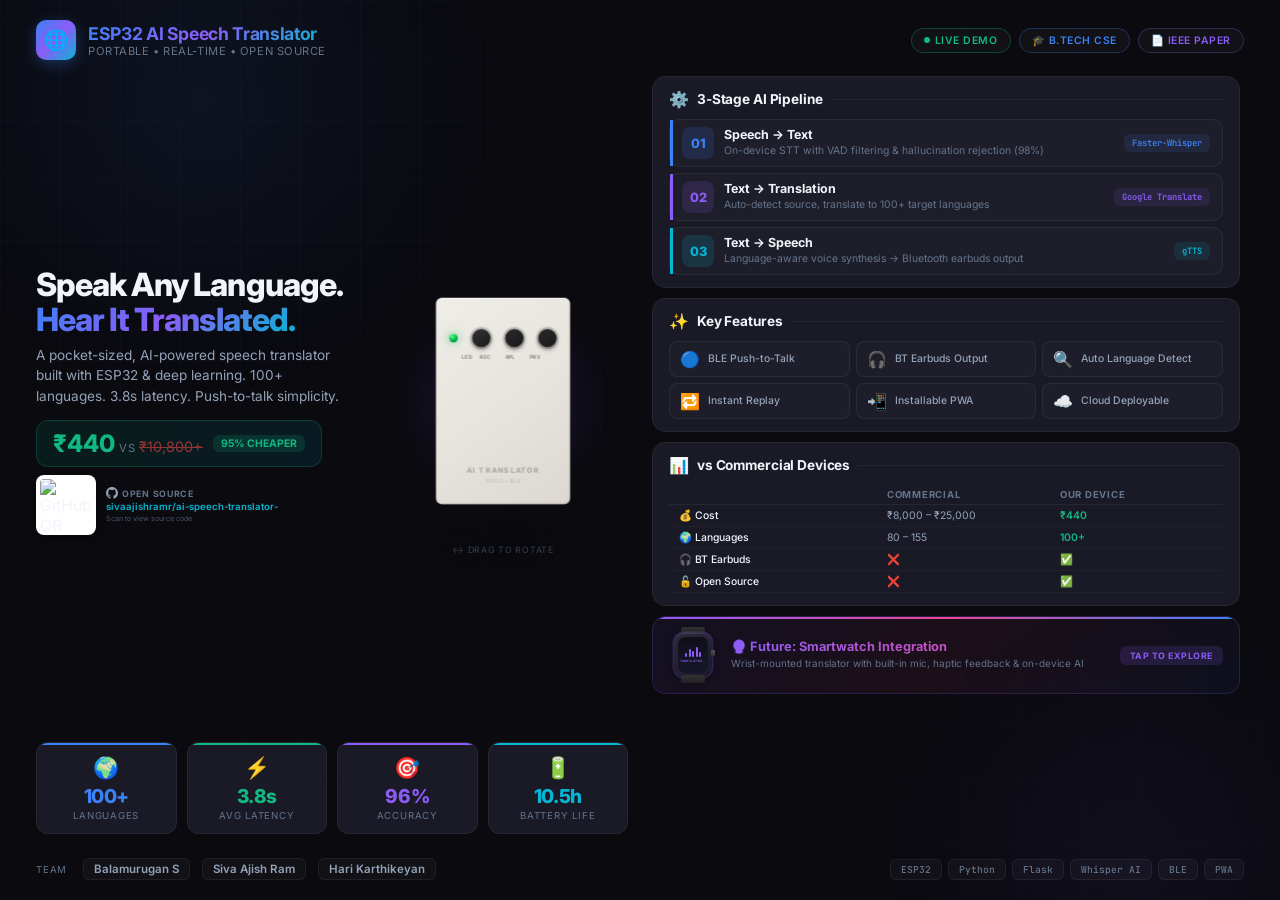
==== showcase/index.html @ 403675ee "feat: add interactive showcase website with 3D device model, clickable info panels, smartwatch futur" ====
<!DOCTYPE html>
<html lang="en">
<head>
    <meta charset="UTF-8">
    <meta name="viewport" content="width=device-width, initial-scale=1.0">
    <title>ESP32 AI Speech Translator — Showcase</title>
    <link rel="preconnect" href="https://fonts.googleapis.com">
    <link rel="preconnect" href="https://fonts.gstatic.com" crossorigin>
    <link href="https://fonts.googleapis.com/css2?family=Inter:wght@300;400;500;600;700;800;900&family=JetBrains+Mono:wght@400;500&display=swap" rel="stylesheet">
    <style>
        /* ═══════════════════════════════════════════
           RESET & BASE
           ═══════════════════════════════════════════ */
        *, *::before, *::after {
            margin: 0;
            padding: 0;
            box-sizing: border-box;
        }

        :root {
            --bg-primary: #0a0a0f;
            --bg-secondary: #12121a;
            --bg-card: #1a1a26;
            --bg-card-hover: #22222f;
            --accent-blue: #3b82f6;
            --accent-purple: #8b5cf6;
            --accent-cyan: #06b6d4;
            --accent-green: #10b981;
            --accent-orange: #f59e0b;
            --accent-red: #ef4444;
            --accent-pink: #ec4899;
            --text-primary: #f1f5f9;
            --text-secondary: #94a3b8;
            --text-muted: #64748b;
            --border: rgba(255, 255, 255, 0.06);
            --glow-blue: rgba(59, 130, 246, 0.15);
            --glow-purple: rgba(139, 92, 246, 0.15);
            --gradient-main: linear-gradient(135deg, #3b82f6, #8b5cf6, #06b6d4);
            --gradient-card: linear-gradient(135deg, rgba(59, 130, 246, 0.05), rgba(139, 92, 246, 0.05));
        }

        html {
            font-size: 16px;
            scroll-behavior: smooth;
            overflow: hidden;
        }

        body {
            font-family: 'Inter', -apple-system, BlinkMacSystemFont, sans-serif;
            background: var(--bg-primary);
            color: var(--text-primary);
            height: 100vh;
            width: 100vw;
            overflow: hidden;
            position: relative;
        }

        /* ═══════════════════════════════════════════
           BACKGROUND
           ═══════════════════════════════════════════ */
        .bg-grid {
            position: fixed;
            inset: 0;
            background-image:
                linear-gradient(rgba(59, 130, 246, 0.03) 1px, transparent 1px),
                linear-gradient(90deg, rgba(59, 130, 246, 0.03) 1px, transparent 1px);
            background-size: 60px 60px;
            z-index: 0;
        }

        .bg-glow-1 {
            position: fixed;
            width: 600px;
            height: 600px;
            background: radial-gradient(circle, rgba(59, 130, 246, 0.08), transparent 70%);
            top: -200px;
            left: -100px;
            border-radius: 50%;
            z-index: 0;
            animation: floatGlow 8s ease-in-out infinite;
        }

        .bg-glow-2 {
            position: fixed;
            width: 500px;
            height: 500px;
            background: radial-gradient(circle, rgba(139, 92, 246, 0.06), transparent 70%);
            bottom: -200px;
            right: -100px;
            border-radius: 50%;
            z-index: 0;
            animation: floatGlow 10s ease-in-out infinite reverse;
        }

        @keyframes floatGlow {
            0%, 100% { transform: translate(0, 0) scale(1); }
            50% { transform: translate(30px, 20px) scale(1.1); }
        }

        /* ═══════════════════════════════════════════
           MAIN LAYOUT — iPad Landscape Optimized
           ═══════════════════════════════════════════ */
        .showcase {
            position: relative;
            z-index: 1;
            height: 100vh;
            display: flex;
            flex-direction: column;
            padding: 20px 36px;
            gap: 16px;
        }

        /* ── TOP BAR ── */
        .top-bar {
            display: flex;
            align-items: center;
            justify-content: space-between;
            flex-shrink: 0;
        }

        .brand {
            display: flex;
            align-items: center;
            gap: 12px;
        }

        .brand-icon {
            width: 40px;
            height: 40px;
            background: var(--gradient-main);
            border-radius: 10px;
            display: flex;
            align-items: center;
            justify-content: center;
            font-size: 20px;
            box-shadow: 0 4px 15px rgba(59, 130, 246, 0.3);
        }

        .brand-text {
            font-size: 1.1rem;
            font-weight: 700;
            background: var(--gradient-main);
            -webkit-background-clip: text;
            -webkit-text-fill-color: transparent;
            background-clip: text;
            letter-spacing: -0.02em;
        }

        .brand-sub {
            font-size: 0.7rem;
            color: var(--text-muted);
            font-weight: 400;
            letter-spacing: 0.05em;
            text-transform: uppercase;
        }

        .top-badges {
            display: flex;
            gap: 8px;
        }

        .badge {
            display: flex;
            align-items: center;
            gap: 5px;
            padding: 5px 12px;
            border-radius: 20px;
            font-size: 0.65rem;
            font-weight: 600;
            text-transform: uppercase;
            letter-spacing: 0.05em;
            border: 1px solid var(--border);
            background: rgba(255, 255, 255, 0.03);
        }

        .badge-green { border-color: rgba(16, 185, 129, 0.3); color: var(--accent-green); }
        .badge-blue { border-color: rgba(59, 130, 246, 0.3); color: var(--accent-blue); }
        .badge-purple { border-color: rgba(139, 92, 246, 0.3); color: var(--accent-purple); }

        /* ── MAIN CONTENT ── */
        .main-content {
            flex: 1;
            display: grid;
            grid-template-columns: 1fr 1fr;
            gap: 24px;
            min-height: 0;
        }

        /* ── LEFT PANEL — Hero + Device ── */
        .left-panel {
            display: flex;
            flex-direction: column;
            gap: 16px;
        }

        .hero-section {
            flex: 1;
            display: flex;
            align-items: center;
            gap: 24px;
        }

        .hero-text {
            flex: 1;
        }

        .hero-title {
            font-size: 2rem;
            font-weight: 800;
            line-height: 1.1;
            letter-spacing: -0.03em;
            margin-bottom: 8px;
        }

        .hero-title .highlight {
            background: var(--gradient-main);
            -webkit-background-clip: text;
            -webkit-text-fill-color: transparent;
            background-clip: text;
        }

        .hero-tagline {
            font-size: 0.85rem;
            color: var(--text-secondary);
            line-height: 1.5;
            margin-bottom: 14px;
        }

        .hero-cost {
            display: inline-flex;
            align-items: center;
            gap: 10px;
            padding: 8px 16px;
            border-radius: 12px;
            background: linear-gradient(135deg, rgba(16, 185, 129, 0.1), rgba(6, 182, 212, 0.1));
            border: 1px solid rgba(16, 185, 129, 0.2);
        }

        .hero-cost .price {
            font-size: 1.5rem;
            font-weight: 800;
            color: var(--accent-green);
        }

        .hero-cost .vs {
            font-size: 0.7rem;
            color: var(--text-muted);
            text-transform: uppercase;
            letter-spacing: 0.05em;
        }

        .hero-cost .old-price {
            font-size: 0.9rem;
            color: var(--accent-red);
            text-decoration: line-through;
            opacity: 0.6;
        }

        .hero-cost .save {
            font-size: 0.65rem;
            font-weight: 700;
            color: var(--accent-green);
            background: rgba(16, 185, 129, 0.15);
            padding: 2px 8px;
            border-radius: 6px;
        }

        .device-showcase {
            width: 250px;
            height: 300px;
            flex-shrink: 0;
            position: relative;
            display: flex;
            align-items: center;
            justify-content: center;
            perspective: 800px;
            cursor: grab;
        }

        .device-showcase:active {
            cursor: grabbing;
        }

        .device-glow {
            position: absolute;
            width: 220px;
            height: 220px;
            background: radial-gradient(circle, rgba(59, 130, 246, 0.18), rgba(139, 92, 246, 0.08), transparent 70%);
            border-radius: 50%;
            animation: pulse 3s ease-in-out infinite;
            z-index: 0;
        }

        @keyframes pulse {
            0%, 100% { transform: scale(1); opacity: 0.5; }
            50% { transform: scale(1.2); opacity: 1; }
        }

        /* ── 3D DEVICE MODEL ── */
        .device-3d-wrapper {
            position: relative;
            z-index: 2;
            width: 130px;
            height: 200px;
            transform-style: preserve-3d;
            animation: deviceFloat 6s ease-in-out infinite, deviceAutoRotate 12s ease-in-out infinite;
            transition: transform 0.1s ease-out;
        }

        .device-3d-wrapper.dragging {
            animation: none;
        }

        @keyframes deviceFloat {
            0%, 100% { transform: translateY(0) rotateX(-15deg) rotateY(-25deg); }
            50% { transform: translateY(-10px) rotateX(-15deg) rotateY(-25deg); }
        }

        @keyframes deviceAutoRotate {
            0% { transform: translateY(0) rotateX(-15deg) rotateY(-25deg); }
            25% { transform: translateY(-8px) rotateX(-10deg) rotateY(-15deg); }
            50% { transform: translateY(-10px) rotateX(-20deg) rotateY(-35deg); }
            75% { transform: translateY(-5px) rotateX(-12deg) rotateY(-20deg); }
            100% { transform: translateY(0) rotateX(-15deg) rotateY(-25deg); }
        }

        .device-face {
            position: absolute;
            backface-visibility: hidden;
        }

        /* Front Face */
        .device-front {
            width: 130px;
            height: 200px;
            background: linear-gradient(145deg, #f0eee9, #e8e4de, #ddd9d2);
            border-radius: 6px;
            transform: translateZ(25px);
            box-shadow: inset 0 1px 0 rgba(255,255,255,0.5), inset 0 -1px 3px rgba(0,0,0,0.05);
            display: flex;
            flex-direction: column;
            align-items: center;
            padding-top: 22px;
            gap: 0;
        }

        /* Buttons container on front */
        .device-buttons {
            display: flex;
            gap: 14px;
            align-items: center;
            margin-top: 8px;
        }

        .device-btn {
            width: 18px;
            height: 18px;
            border-radius: 50%;
            background: linear-gradient(145deg, #2a2a2a, #1a1a1a);
            box-shadow:
                0 2px 4px rgba(0,0,0,0.4),
                inset 0 1px 1px rgba(255,255,255,0.1),
                0 0 0 2px rgba(0,0,0,0.15);
            position: relative;
            transition: transform 0.2s, box-shadow 0.2s;
        }

        .device-btn:hover {
            transform: scale(0.92);
            box-shadow:
                0 1px 2px rgba(0,0,0,0.4),
                inset 0 1px 1px rgba(255,255,255,0.1),
                0 0 0 2px rgba(0,0,0,0.15);
        }

        .device-btn.rec-btn {
            background: linear-gradient(145deg, #333, #1c1c1c);
        }

        .device-led {
            width: 8px;
            height: 8px;
            border-radius: 50%;
            background: radial-gradient(circle at 30% 30%, #5eff8a, #00c853, #008f3a);
            box-shadow:
                0 0 6px rgba(0, 200, 83, 0.6),
                0 0 15px rgba(0, 200, 83, 0.3),
                inset 0 -1px 2px rgba(0,0,0,0.3);
            animation: ledBlink 2s ease-in-out infinite;
        }

        @keyframes ledBlink {
            0%, 100% { box-shadow: 0 0 6px rgba(0, 200, 83, 0.6), 0 0 15px rgba(0, 200, 83, 0.3); }
            50% { box-shadow: 0 0 10px rgba(0, 200, 83, 0.9), 0 0 25px rgba(0, 200, 83, 0.5), 0 0 40px rgba(0, 200, 83, 0.2); }
        }

        /* Button labels */
        .device-btn-labels {
            display: flex;
            gap: 6px;
            margin-top: 6px;
            align-items: center;
        }

        .device-btn-label {
            font-size: 5px;
            font-weight: 700;
            color: rgba(80, 75, 70, 0.6);
            text-transform: uppercase;
            letter-spacing: 0.05em;
            width: 18px;
            text-align: center;
        }

        .device-btn-label.led-label {
            width: 8px;
        }

        /* ESP32 text on front */
        .device-label-main {
            margin-top: auto;
            margin-bottom: 20px;
            text-align: center;
        }

        .device-label-main .label-title {
            font-size: 7px;
            font-weight: 800;
            color: rgba(80, 75, 70, 0.35);
            letter-spacing: 0.15em;
            text-transform: uppercase;
        }

        .device-label-main .label-sub {
            font-size: 5px;
            color: rgba(80, 75, 70, 0.25);
            letter-spacing: 0.1em;
            margin-top: 2px;
        }

        /* Back Face */
        .device-back {
            width: 130px;
            height: 200px;
            background: linear-gradient(145deg, #e0dcd6, #d5d0ca);
            border-radius: 6px;
            transform: translateZ(-25px) rotateY(180deg);
            box-shadow: inset 0 1px 0 rgba(255,255,255,0.3);
            display: flex;
            flex-direction: column;
            align-items: center;
            justify-content: center;
            gap: 6px;
        }

        .device-back-label {
            font-size: 6px;
            font-weight: 700;
            color: rgba(80, 75, 70, 0.3);
            letter-spacing: 0.2em;
            text-transform: uppercase;
        }

        .device-back-usb {
            width: 18px;
            height: 8px;
            border-radius: 2px;
            background: linear-gradient(to bottom, #888, #666);
            box-shadow: inset 0 1px 0 rgba(255,255,255,0.2), 0 1px 2px rgba(0,0,0,0.2);
        }

        /* Top Face */
        .device-top {
            width: 130px;
            height: 50px;
            background: linear-gradient(180deg, #f2efea, #e8e4de);
            top: -50px;
            transform-origin: center bottom;
            transform: rotateX(90deg);
            box-shadow: inset 0 1px 0 rgba(255,255,255,0.5);
        }

        /* Bottom Face */
        .device-bottom {
            width: 130px;
            height: 50px;
            background: linear-gradient(0deg, #d8d4ce, #ccc8c1);
            top: 150px;
            transform-origin: center bottom;
            transform: rotateX(-90deg);
            display: flex;
            align-items: center;
            justify-content: center;
        }

        .device-usb-port {
            width: 20px;
            height: 8px;
            border-radius: 2px;
            background: linear-gradient(to bottom, #777, #555);
            box-shadow: inset 0 1px 1px rgba(255,255,255,0.2), 0 1px 3px rgba(0,0,0,0.3);
        }

        /* Left Face */
        .device-left {
            width: 50px;
            height: 200px;
            background: linear-gradient(90deg, #ddd9d3, #e5e1db);
            left: -50px;
            transform-origin: right center;
            transform: rotateY(-90deg);
        }

        /* Right Face */
        .device-right {
            width: 50px;
            height: 200px;
            background: linear-gradient(-90deg, #e2ded8, #dad6d0);
            left: 130px;
            transform-origin: left center;
            transform: rotateY(90deg);
        }

        /* 3D Shadow on ground */
        .device-shadow {
            position: absolute;
            bottom: -10px;
            left: 50%;
            transform: translateX(-50%);
            width: 120px;
            height: 30px;
            background: radial-gradient(ellipse, rgba(0,0,0,0.25), transparent 70%);
            border-radius: 50%;
            filter: blur(8px);
            animation: shadowPulse 6s ease-in-out infinite;
        }

        @keyframes shadowPulse {
            0%, 100% { transform: translateX(-50%) scale(1); opacity: 0.6; }
            50% { transform: translateX(-50%) scale(0.85); opacity: 0.3; }
        }

        /* Hover hint text */
        .device-hint {
            position: absolute;
            bottom: -4px;
            left: 50%;
            transform: translateX(-50%);
            font-size: 0.55rem;
            color: var(--text-muted);
            opacity: 0.5;
            white-space: nowrap;
            letter-spacing: 0.08em;
            text-transform: uppercase;
            transition: opacity 0.3s;
        }

        .device-showcase:hover .device-hint {
            opacity: 0;
        }

        /* ── STATS ROW ── */
        .stats-row {
            display: grid;
            grid-template-columns: repeat(4, 1fr);
            gap: 10px;
            flex-shrink: 0;
        }

        .stat-card {
            background: var(--bg-card);
            border: 1px solid var(--border);
            border-radius: 12px;
            padding: 12px 10px;
            text-align: center;
            cursor: pointer;
            position: relative;
            overflow: hidden;
            transition: transform 0.3s, border-color 0.3s;
        }

        .stat-card:hover {
            transform: translateY(-2px);
            border-color: rgba(59, 130, 246, 0.2);
        }

        .stat-card::before {
            content: '';
            position: absolute;
            top: 0;
            left: 0;
            right: 0;
            height: 2px;
            border-radius: 2px 2px 0 0;
        }

        .stat-card:nth-child(1)::before { background: var(--accent-blue); }
        .stat-card:nth-child(2)::before { background: var(--accent-green); }
        .stat-card:nth-child(3)::before { background: var(--accent-purple); }
        .stat-card:nth-child(4)::before { background: var(--accent-cyan); }

        .stat-icon {
            font-size: 1.3rem;
            margin-bottom: 4px;
        }

        .stat-value {
            font-size: 1.2rem;
            font-weight: 800;
            letter-spacing: -0.02em;
        }

        .stat-card:nth-child(1) .stat-value { color: var(--accent-blue); }
        .stat-card:nth-child(2) .stat-value { color: var(--accent-green); }
        .stat-card:nth-child(3) .stat-value { color: var(--accent-purple); }
        .stat-card:nth-child(4) .stat-value { color: var(--accent-cyan); }

        .stat-label {
            font-size: 0.6rem;
            color: var(--text-muted);
            text-transform: uppercase;
            letter-spacing: 0.08em;
            margin-top: 2px;
        }

        /* ── RIGHT PANEL ── */
        .right-panel {
            display: flex;
            flex-direction: column;
            gap: 10px;
            min-height: 0;
            overflow-y: auto;
            padding-right: 4px;
        }

        /* ── ARCHITECTURE CARD ── */
        .arch-card {
            background: var(--bg-card);
            border: 1px solid var(--border);
            border-radius: 14px;
            padding: 12px 16px;
            flex-shrink: 0;
            display: flex;
            flex-direction: column;
        }

        .section-header {
            display: flex;
            align-items: center;
            gap: 8px;
            margin-bottom: 10px;
            flex-shrink: 0;
        }

        .section-header .icon {
            font-size: 1rem;
        }

        .section-header h2 {
            font-size: 0.85rem;
            font-weight: 700;
            letter-spacing: -0.01em;
        }

        .section-header .line {
            flex: 1;
            height: 1px;
            background: var(--border);
        }

        /* Pipeline Steps */
        .pipeline {
            display: flex;
            flex-direction: column;
            gap: 6px;
            flex: 1;
        }

        .pipeline-step {
            display: flex;
            align-items: center;
            gap: 10px;
            padding: 7px 12px;
            border-radius: 10px;
            cursor: pointer;
            background: rgba(255, 255, 255, 0.02);
            border: 1px solid var(--border);
            transition: all 0.3s;
            position: relative;
            overflow: visible;
        }

        .pipeline-step:hover {
            background: rgba(255, 255, 255, 0.04);
            transform: translateX(4px);
        }

        .pipeline-step::before {
            content: '';
            position: absolute;
            left: 0;
            top: 0;
            bottom: 0;
            width: 3px;
        }

        .pipeline-step:nth-child(1)::before { background: var(--accent-blue); }
        .pipeline-step:nth-child(2) { }
        .pipeline-step:nth-child(2)::before { background: var(--accent-purple); }
        .pipeline-step:nth-child(3)::before { background: var(--accent-cyan); }

        .step-num {
            width: 32px;
            height: 32px;
            border-radius: 8px;
            display: flex;
            align-items: center;
            justify-content: center;
            font-weight: 800;
            font-size: 0.8rem;
            flex-shrink: 0;
        }

        .pipeline-step:nth-child(1) .step-num {
            background: rgba(59, 130, 246, 0.15);
            color: var(--accent-blue);
        }
        .pipeline-step:nth-child(2) .step-num {
            background: rgba(139, 92, 246, 0.15);
            color: var(--accent-purple);
        }
        .pipeline-step:nth-child(3) .step-num {
            background: rgba(6, 182, 212, 0.15);
            color: var(--accent-cyan);
        }

        .step-content h3 {
            font-size: 0.78rem;
            font-weight: 700;
            margin-bottom: 2px;
        }

        .step-content p {
            font-size: 0.65rem;
            color: var(--text-muted);
            line-height: 1.4;
        }

        .step-tech {
            margin-left: auto;
            padding: 3px 8px;
            border-radius: 6px;
            font-size: 0.55rem;
            font-weight: 600;
            font-family: 'JetBrains Mono', monospace;
            white-space: nowrap;
            flex-shrink: 0;
        }

        .pipeline-step:nth-child(1) .step-tech {
            background: rgba(59, 130, 246, 0.1);
            color: var(--accent-blue);
        }
        .pipeline-step:nth-child(2) .step-tech {
            background: rgba(139, 92, 246, 0.1);
            color: var(--accent-purple);
        }
        .pipeline-step:nth-child(3) .step-tech {
            background: rgba(6, 182, 212, 0.1);
            color: var(--accent-cyan);
        }

        .pipeline-arrow {
            text-align: center;
            font-size: 0.9rem;
            color: var(--text-muted);
            margin: -4px 0;
        }

        /* ── FEATURES GRID ── */
        .features-card {
            background: var(--bg-card);
            border: 1px solid var(--border);
            border-radius: 14px;
            padding: 12px 16px;
            flex-shrink: 0;
        }

        .features-grid {
            display: grid;
            grid-template-columns: repeat(3, 1fr);
            gap: 6px;
        }

        .feature-item {
            display: flex;
            align-items: center;
            gap: 8px;
            padding: 7px 10px;
            cursor: pointer;
            border-radius: 8px;
            background: rgba(255, 255, 255, 0.02);
            border: 1px solid var(--border);
            transition: all 0.3s;
            position: relative;
            overflow: hidden;
        }

        .feature-item:hover {
            background: rgba(255, 255, 255, 0.04);
            border-color: rgba(139, 92, 246, 0.2);
        }

        .feature-icon {
            font-size: 1rem;
            flex-shrink: 0;
        }

        .feature-text {
            font-size: 0.65rem;
            font-weight: 500;
            color: var(--text-secondary);
            line-height: 1.3;
        }

        /* ── COMPARISON ROW ── */
        .comparison-card {
            background: var(--bg-card);
            border: 1px solid var(--border);
            border-radius: 14px;
            padding: 12px 16px;
            flex-shrink: 0;
        }

        .comparison-table {
            display: grid;
            grid-template-columns: 1.2fr 1fr 1fr;
            gap: 0;
            font-size: 0.65rem;
        }

        .comp-header {
            padding: 4px 10px;
            font-weight: 700;
            font-size: 0.6rem;
            text-transform: uppercase;
            letter-spacing: 0.08em;
            color: var(--text-muted);
            border-bottom: 1px solid var(--border);
        }

        .comp-header:last-child {
            color: var(--accent-green);
        }

        .comp-cell {
            padding: 4px 10px;
            border-bottom: 1px solid rgba(255, 255, 255, 0.03);
            color: var(--text-secondary);
        }

        .comp-cell.ours {
            color: var(--accent-green);
            font-weight: 600;
        }

        .comp-cell.label-cell {
            font-weight: 500;
            color: var(--text-primary);
        }

        /* ── BOTTOM BAR ── */
        .bottom-bar {
            display: flex;
            align-items: center;
            justify-content: space-between;
            padding: 8px 0 0;
            flex-shrink: 0;
        }

        .team-info {
            display: flex;
            align-items: center;
            gap: 16px;
        }

        .team-label {
            font-size: 0.6rem;
            color: var(--text-muted);
            text-transform: uppercase;
            letter-spacing: 0.08em;
        }

        .team-names {
            display: flex;
            gap: 12px;
        }

        .team-name {
            font-size: 0.72rem;
            font-weight: 600;
            color: var(--text-secondary);
            padding: 3px 10px;
            border-radius: 6px;
            background: rgba(255, 255, 255, 0.03);
            border: 1px solid var(--border);
        }

        .tech-stack {
            display: flex;
            gap: 6px;
            align-items: center;
        }

        .tech-pill {
            padding: 3px 10px;
            border-radius: 6px;
            font-size: 0.6rem;
            font-weight: 500;
            font-family: 'JetBrains Mono', monospace;
            background: rgba(255, 255, 255, 0.03);
            border: 1px solid var(--border);
            color: var(--text-muted);
        }

        /* ═══════════════════════════════════════════
           ANIMATIONS
           ═══════════════════════════════════════════ */
        @keyframes fadeInUp {
            from { opacity: 0; transform: translateY(20px); }
            to { opacity: 1; transform: translateY(0); }
        }

        @keyframes fadeInLeft {
            from { opacity: 0; transform: translateX(-20px); }
            to { opacity: 1; transform: translateX(0); }
        }

        @keyframes fadeInRight {
            from { opacity: 0; transform: translateX(20px); }
            to { opacity: 1; transform: translateX(0); }
        }

        @keyframes scaleIn {
            from { opacity: 0; transform: scale(0.9); }
            to { opacity: 1; transform: scale(1); }
        }

        .left-panel { animation: fadeInLeft 0.8s ease-out; }
        .right-panel { animation: fadeInRight 0.8s ease-out 0.2s both; }
        .top-bar { animation: fadeInUp 0.6s ease-out; }
        .bottom-bar { animation: fadeInUp 0.6s ease-out 0.4s both; }

        .stat-card:nth-child(1) { animation: scaleIn 0.5s ease-out 0.3s both; }
        .stat-card:nth-child(2) { animation: scaleIn 0.5s ease-out 0.4s both; }
        .stat-card:nth-child(3) { animation: scaleIn 0.5s ease-out 0.5s both; }
        .stat-card:nth-child(4) { animation: scaleIn 0.5s ease-out 0.6s both; }

        .pipeline-step:nth-child(1) { animation: fadeInLeft 0.5s ease-out 0.5s both; }
        .pipeline-step:nth-child(2) { animation: fadeInLeft 0.5s ease-out 0.6s both; }
        .pipeline-step:nth-child(3) { animation: fadeInLeft 0.5s ease-out 0.7s both; }

        /* ── LIVE INDICATOR ── */
        .live-dot {
            width: 6px;
            height: 6px;
            background: var(--accent-green);
            border-radius: 50%;
            display: inline-block;
            animation: livePulse 2s ease-in-out infinite;
        }

        @keyframes livePulse {
            0%, 100% { box-shadow: 0 0 0 0 rgba(16, 185, 129, 0.5); }
            50% { box-shadow: 0 0 0 6px rgba(16, 185, 129, 0); }
        }

        /* ── SCROLLBAR ── */
        ::-webkit-scrollbar { width: 4px; }
        ::-webkit-scrollbar-track { background: transparent; }
        ::-webkit-scrollbar-thumb { background: var(--text-muted); border-radius: 4px; }

        /* ═══════════════════════════════════════════
           RESPONSIVE — Smaller iPads
           ═══════════════════════════════════════════ */
        @media (max-height: 700px) {
            .showcase { padding: 12px 28px; gap: 10px; }
            .hero-title { font-size: 1.6rem; }
            .pipeline-step { padding: 8px 12px; }
            .stats-row { gap: 8px; }
            .stat-card { padding: 8px; }
            .stat-value { font-size: 1rem; }
        }

        @media (max-width: 900px) {
            .main-content {
                grid-template-columns: 1fr;
                overflow-y: auto;
            }
        }

        /* ═══════════════════════════════════════════
           CLICKABLE INFO INDICATORS
           ═══════════════════════════════════════════ */
        .info-hint {
            font-size: 0.5rem;
            color: var(--accent-cyan);
            opacity: 0;
            transition: opacity 0.3s;
            letter-spacing: 0.05em;
            display: flex;
            align-items: center;
            gap: 3px;
            position: absolute;
            bottom: 3px;
            right: 6px;
        }

        .info-hint-inline {
            font-size: 0.5rem;
            color: var(--accent-cyan);
            opacity: 0;
            transition: opacity 0.3s;
            letter-spacing: 0.05em;
            display: flex;
            align-items: center;
            gap: 3px;
            position: absolute;
            right: 6px;
            top: 50%;
            transform: translateY(-50%);
            pointer-events: none;
        }

        .stat-card:hover .info-hint,
        .pipeline-step:hover .info-hint-inline,
        .feature-item:hover .info-hint-inline {
            opacity: 1;
        }

        .info-dot {
            width: 4px;
            height: 4px;
            background: var(--accent-cyan);
            border-radius: 50%;
            display: inline-block;
        }

        /* ═══════════════════════════════════════════
           INFO PANEL (SLIDE-IN OVERLAY)
           ═══════════════════════════════════════════ */
        .info-overlay {
            position: fixed;
            inset: 0;
            z-index: 1000;
            display: flex;
            align-items: center;
            justify-content: center;
            opacity: 0;
            pointer-events: none;
            transition: opacity 0.35s ease;
        }

        .info-overlay.active {
            opacity: 1;
            pointer-events: all;
        }

        .info-backdrop {
            position: absolute;
            inset: 0;
            background: rgba(0, 0, 0, 0.6);
            backdrop-filter: blur(6px);
            -webkit-backdrop-filter: blur(6px);
        }

        .info-panel {
            position: relative;
            z-index: 1;
            width: 520px;
            max-height: 80vh;
            background: linear-gradient(145deg, rgba(26, 26, 38, 0.98), rgba(18, 18, 26, 0.98));
            border: 1px solid rgba(255, 255, 255, 0.1);
            border-radius: 20px;
            padding: 28px 32px;
            box-shadow:
                0 25px 60px rgba(0, 0, 0, 0.5),
                0 0 0 1px rgba(255, 255, 255, 0.05),
                inset 0 1px 0 rgba(255, 255, 255, 0.06);
            backdrop-filter: blur(20px);
            -webkit-backdrop-filter: blur(20px);
            transform: translateY(20px) scale(0.95);
            transition: transform 0.35s cubic-bezier(0.2, 0, 0, 1);
            overflow-y: auto;
        }

        .info-overlay.active .info-panel {
            transform: translateY(0) scale(1);
        }

        .info-panel-header {
            display: flex;
            align-items: flex-start;
            justify-content: space-between;
            margin-bottom: 18px;
        }

        .info-panel-title {
            display: flex;
            align-items: center;
            gap: 10px;
        }

        .info-panel-title .icon {
            font-size: 1.5rem;
        }

        .info-panel-title h3 {
            font-size: 1.1rem;
            font-weight: 800;
            letter-spacing: -0.02em;
        }

        .info-panel-title .tag {
            font-size: 0.55rem;
            font-weight: 600;
            padding: 2px 8px;
            border-radius: 5px;
            text-transform: uppercase;
            letter-spacing: 0.06em;
            margin-left: 6px;
        }

        .tag-blue { background: rgba(59, 130, 246, 0.15); color: var(--accent-blue); }
        .tag-purple { background: rgba(139, 92, 246, 0.15); color: var(--accent-purple); }
        .tag-cyan { background: rgba(6, 182, 212, 0.15); color: var(--accent-cyan); }
        .tag-green { background: rgba(16, 185, 129, 0.15); color: var(--accent-green); }
        .tag-orange { background: rgba(245, 158, 11, 0.15); color: var(--accent-orange); }

        .info-close-btn {
            width: 30px;
            height: 30px;
            border-radius: 8px;
            border: 1px solid var(--border);
            background: rgba(255, 255, 255, 0.04);
            color: var(--text-muted);
            font-size: 1rem;
            cursor: pointer;
            display: flex;
            align-items: center;
            justify-content: center;
            transition: all 0.2s;
            flex-shrink: 0;
        }

        .info-close-btn:hover {
            background: rgba(255, 255, 255, 0.1);
            color: var(--text-primary);
        }

        .info-panel-body {
            font-size: 0.8rem;
            color: var(--text-secondary);
            line-height: 1.7;
        }

        .info-panel-body p {
            margin-bottom: 12px;
        }

        .info-panel-body strong {
            color: var(--text-primary);
            font-weight: 600;
        }

        .info-detail-grid {
            display: grid;
            grid-template-columns: 1fr 1fr;
            gap: 10px;
            margin: 14px 0;
        }

        .info-detail-item {
            background: rgba(255, 255, 255, 0.03);
            border: 1px solid var(--border);
            border-radius: 10px;
            padding: 10px 12px;
        }

        .info-detail-item .detail-label {
            font-size: 0.6rem;
            color: var(--text-muted);
            text-transform: uppercase;
            letter-spacing: 0.06em;
            margin-bottom: 3px;
        }

        .info-detail-item .detail-value {
            font-size: 0.85rem;
            font-weight: 700;
            color: var(--text-primary);
        }

        .info-highlight {
            background: linear-gradient(135deg, rgba(59, 130, 246, 0.08), rgba(139, 92, 246, 0.08));
            border: 1px solid rgba(59, 130, 246, 0.15);
            border-radius: 10px;
            padding: 12px 14px;
            margin: 12px 0;
            font-size: 0.75rem;
            line-height: 1.6;
        }

        .info-highlight .hl-title {
            font-size: 0.65rem;
            font-weight: 700;
            color: var(--accent-blue);
            text-transform: uppercase;
            letter-spacing: 0.06em;
            margin-bottom: 4px;
        }

        /* ═══════════════════════════════════════════
           FUTURE VISION CARD
           ═══════════════════════════════════════════ */
        .future-card {
            background: linear-gradient(135deg, rgba(139, 92, 246, 0.08), rgba(236, 72, 153, 0.08), rgba(59, 130, 246, 0.05));
            border: 1px solid rgba(139, 92, 246, 0.2);
            border-radius: 14px;
            padding: 10px 16px;
            flex-shrink: 0;
            cursor: pointer;
            transition: all 0.3s;
            position: relative;
            overflow: hidden;
        }

        .future-card::before {
            content: '';
            position: absolute;
            top: 0;
            left: 0;
            right: 0;
            height: 2px;
            background: linear-gradient(90deg, var(--accent-purple), var(--accent-pink), var(--accent-blue));
        }

        .future-card:hover {
            border-color: rgba(139, 92, 246, 0.4);
            background: linear-gradient(135deg, rgba(139, 92, 246, 0.12), rgba(236, 72, 153, 0.1), rgba(59, 130, 246, 0.08));
            transform: translateY(-1px);
        }

        .future-content {
            display: flex;
            align-items: center;
            gap: 14px;
        }

        .future-watch {
            width: 48px;
            height: 56px;
            flex-shrink: 0;
            position: relative;
        }

        .watch-body {
            width: 38px;
            height: 44px;
            background: linear-gradient(145deg, #2a2a3a, #1a1a28);
            border-radius: 10px;
            position: absolute;
            top: 6px;
            left: 5px;
            box-shadow:
                0 2px 8px rgba(0,0,0,0.4),
                inset 0 1px 0 rgba(255,255,255,0.1),
                0 0 0 1.5px rgba(139, 92, 246, 0.3);
            display: flex;
            align-items: center;
            justify-content: center;
            overflow: hidden;
        }

        .watch-screen {
            width: 30px;
            height: 36px;
            border-radius: 7px;
            background: linear-gradient(180deg, #0f0f1a, #16162a);
            display: flex;
            flex-direction: column;
            align-items: center;
            justify-content: center;
            gap: 2px;
            padding: 3px;
        }

        .watch-wave {
            display: flex;
            gap: 1.5px;
            align-items: flex-end;
            height: 10px;
        }

        .watch-wave-bar {
            width: 2px;
            background: var(--accent-purple);
            border-radius: 1px;
            animation: watchWave 1.2s ease-in-out infinite;
        }

        .watch-wave-bar:nth-child(1) { height: 4px; animation-delay: 0s; }
        .watch-wave-bar:nth-child(2) { height: 8px; animation-delay: 0.15s; }
        .watch-wave-bar:nth-child(3) { height: 6px; animation-delay: 0.3s; }
        .watch-wave-bar:nth-child(4) { height: 10px; animation-delay: 0.45s; }
        .watch-wave-bar:nth-child(5) { height: 5px; animation-delay: 0.6s; }

        @keyframes watchWave {
            0%, 100% { transform: scaleY(0.4); }
            50% { transform: scaleY(1); }
        }

        .watch-text {
            font-size: 3px;
            font-weight: 700;
            color: rgba(139, 92, 246, 0.8);
            letter-spacing: 0.05em;
            text-transform: uppercase;
        }

        .watch-band-top, .watch-band-bottom {
            width: 24px;
            height: 8px;
            background: linear-gradient(to bottom, #333, #222);
            border-radius: 3px;
            position: absolute;
            left: 12px;
        }

        .watch-band-top { top: 0; }
        .watch-band-bottom { bottom: 0; }

        .watch-crown {
            width: 4px;
            height: 6px;
            background: linear-gradient(to bottom, #555, #333);
            border-radius: 1px;
            position: absolute;
            right: 2px;
            top: 23px;
        }

        .future-text h3 {
            font-size: 0.8rem;
            font-weight: 700;
            margin-bottom: 3px;
            background: linear-gradient(135deg, var(--accent-purple), var(--accent-pink));
            -webkit-background-clip: text;
            -webkit-text-fill-color: transparent;
            background-clip: text;
        }

        .future-text p {
            font-size: 0.62rem;
            color: var(--text-muted);
            line-height: 1.4;
        }

        .future-badge {
            margin-left: auto;
            padding: 4px 10px;
            border-radius: 6px;
            font-size: 0.55rem;
            font-weight: 700;
            text-transform: uppercase;
            letter-spacing: 0.06em;
            background: rgba(139, 92, 246, 0.15);
            color: var(--accent-purple);
            white-space: nowrap;
            flex-shrink: 0;
            animation: futurePulse 3s ease-in-out infinite;
        }

        @keyframes futurePulse {
            0%, 100% { box-shadow: 0 0 0 0 rgba(139, 92, 246, 0.2); }
            50% { box-shadow: 0 0 0 4px rgba(139, 92, 246, 0); }
        }

        /* ═══════════════════════════════════════════
           GITHUB QR CODE
           ═══════════════════════════════════════════ */
        .qr-section {
            display: flex;
            align-items: center;
            gap: 10px;
            margin-top: 8px;
        }

        .qr-card {
            width: 60px;
            height: 60px;
            background: white;
            border-radius: 8px;
            padding: 4px;
            box-shadow: 0 2px 10px rgba(0,0,0,0.3);
            flex-shrink: 0;
        }

        .qr-card img {
            width: 100%;
            height: 100%;
            display: block;
            border-radius: 4px;
        }

        .qr-info {
            display: flex;
            flex-direction: column;
            gap: 2px;
        }

        .qr-label {
            font-size: 0.55rem;
            font-weight: 700;
            color: var(--text-muted);
            text-transform: uppercase;
            letter-spacing: 0.08em;
            display: flex;
            align-items: center;
            gap: 4px;
        }

        .qr-label svg {
            width: 12px;
            height: 12px;
            fill: var(--text-secondary);
        }

        .qr-repo {
            font-size: 0.6rem;
            color: var(--accent-cyan);
            font-weight: 600;
            overflow: hidden;
            text-overflow: ellipsis;
            white-space: nowrap;
            max-width: 180px;
        }

        .qr-scan {
            font-size: 0.45rem;
            color: var(--text-muted);
            opacity: 0.7;
        }
    </style>
</head>
<body>
    <div class="bg-grid"></div>
    <div class="bg-glow-1"></div>
    <div class="bg-glow-2"></div>

    <div class="showcase">
        <!-- ── TOP BAR ── -->
        <header class="top-bar">
            <div class="brand">
                <div class="brand-icon">🌐</div>
                <div>
                    <div class="brand-text">ESP32 AI Speech Translator</div>
                    <div class="brand-sub">Portable • Real-Time • Open Source</div>
                </div>
            </div>
            <div class="top-badges">
                <span class="badge badge-green"><span class="live-dot"></span> Live Demo</span>
                <span class="badge badge-blue">🎓 B.Tech CSE</span>
                <span class="badge badge-purple">📄 IEEE Paper</span>
            </div>
        </header>

        <!-- ── MAIN CONTENT ── -->
        <div class="main-content">

            <!-- ── LEFT PANEL ── -->
            <div class="left-panel">
                <div class="hero-section">
                    <div class="hero-text">
                        <h1 class="hero-title">
                            Speak Any Language.<br>
                            <span class="highlight">Hear It Translated.</span>
                        </h1>
                        <p class="hero-tagline">
                            A pocket-sized, AI-powered speech translator built with ESP32 & deep learning.
                            100+ languages. 3.8s latency. Push-to-talk simplicity.
                        </p>
                        <div class="hero-cost">
                            <div>
                                <span class="price">₹440</span>
                                <span class="vs">vs</span>
                                <span class="old-price">₹10,800+</span>
                            </div>
                            <span class="save">95% CHEAPER</span>
                        </div>
                        <div class="qr-section">
                            <div class="qr-card">
                                <img src="https://api.qrserver.com/v1/create-qr-code/?size=120x120&data=https://github.com/sivaajishramr/ai-speech-translator-" alt="GitHub QR">
                            </div>
                            <div class="qr-info">
                                <div class="qr-label">
                                    <svg viewBox="0 0 16 16"><path d="M8 0C3.58 0 0 3.58 0 8c0 3.54 2.29 6.53 5.47 7.59.4.07.55-.17.55-.38 0-.19-.01-.82-.01-1.49-2.01.37-2.53-.49-2.69-.94-.09-.23-.48-.94-.82-1.13-.28-.15-.68-.52-.01-.53.63-.01 1.08.58 1.23.82.72 1.21 1.87.87 2.33.66.07-.52.28-.87.51-1.07-1.78-.2-3.64-.89-3.64-3.95 0-.87.31-1.59.82-2.15-.08-.2-.36-1.02.08-2.12 0 0 .67-.21 2.2.82.64-.18 1.32-.27 2-.27.68 0 1.36.09 2 .27 1.53-1.04 2.2-.82 2.2-.82.44 1.1.16 1.92.08 2.12.51.56.82 1.27.82 2.15 0 3.07-1.87 3.75-3.65 3.95.29.25.54.73.54 1.48 0 1.07-.01 1.93-.01 2.2 0 .21.15.46.55.38A8.013 8.013 0 0016 8c0-4.42-3.58-8-8-8z"/></svg>
                                    Open Source
                                </div>
                                <div class="qr-repo">sivaajishramr/ai-speech-translator-</div>
                                <div class="qr-scan">Scan to view source code</div>
                            </div>
                        </div>
                    </div>
                    <div class="device-showcase" id="deviceShowcase">
                        <div class="device-glow"></div>
                        <div class="device-3d-wrapper" id="device3d">
                            <!-- Front -->
                            <div class="device-face device-front">
                                <div class="device-buttons">
                                    <div class="device-led"></div>
                                    <div class="device-btn rec-btn"></div>
                                    <div class="device-btn"></div>
                                    <div class="device-btn"></div>
                                </div>
                                <div class="device-btn-labels">
                                    <div class="device-btn-label led-label">LED</div>
                                    <div class="device-btn-label">REC</div>
                                    <div class="device-btn-label">RPL</div>
                                    <div class="device-btn-label">PRV</div>
                                </div>
                                <div class="device-label-main">
                                    <div class="label-title">AI Translator</div>
                                    <div class="label-sub">ESP32 • BLE</div>
                                </div>
                            </div>
                            <!-- Back -->
                            <div class="device-face device-back">
                                <div class="device-back-label">ESP32</div>
                                <div class="device-back-label" style="font-size:5px; opacity:0.5;">DevKit V1</div>
                            </div>
                            <!-- Top -->
                            <div class="device-face device-top"></div>
                            <!-- Bottom -->
                            <div class="device-face device-bottom">
                                <div class="device-usb-port"></div>
                            </div>
                            <!-- Left -->
                            <div class="device-face device-left"></div>
                            <!-- Right -->
                            <div class="device-face device-right"></div>
                        </div>
                        <div class="device-shadow"></div>
                        <div class="device-hint">↔ Drag to rotate</div>
                    </div>
                </div>

                <!-- ── STATS ── -->
                <div class="stats-row">
                    <div class="stat-card" data-info="languages">
                        <div class="stat-icon">🌍</div>
                        <div class="stat-value">100+</div>
                        <div class="stat-label">Languages</div>
                        <span class="info-hint"><span class="info-dot"></span>Tap</span>
                    </div>
                    <div class="stat-card" data-info="latency">
                        <div class="stat-icon">⚡</div>
                        <div class="stat-value">3.8s</div>
                        <div class="stat-label">Avg Latency</div>
                        <span class="info-hint"><span class="info-dot"></span>Tap</span>
                    </div>
                    <div class="stat-card" data-info="accuracy">
                        <div class="stat-icon">🎯</div>
                        <div class="stat-value">96%</div>
                        <div class="stat-label">Accuracy</div>
                        <span class="info-hint"><span class="info-dot"></span>Tap</span>
                    </div>
                    <div class="stat-card" data-info="battery">
                        <div class="stat-icon">🔋</div>
                        <div class="stat-value">10.5h</div>
                        <div class="stat-label">Battery Life</div>
                        <span class="info-hint"><span class="info-dot"></span>Tap</span>
                    </div>
                </div>
            </div>

            <!-- ── RIGHT PANEL ── -->
            <div class="right-panel">

                <!-- Architecture -->
                <div class="arch-card">
                    <div class="section-header">
                        <span class="icon">⚙️</span>
                        <h2>3-Stage AI Pipeline</h2>
                        <div class="line"></div>
                    </div>
                    <div class="pipeline">
                        <div class="pipeline-step" data-info="stt">
                            <div class="step-num">01</div>
                            <div class="step-content">
                                <h3>Speech → Text</h3>
                                <p>On-device STT with VAD filtering & hallucination rejection (98%)</p>
                            </div>
                            <span class="step-tech">Faster-Whisper</span>
                            <span class="info-hint-inline"><span class="info-dot"></span></span>
                        </div>
                        <div class="pipeline-step" data-info="translate">
                            <div class="step-num">02</div>
                            <div class="step-content">
                                <h3>Text → Translation</h3>
                                <p>Auto-detect source, translate to 100+ target languages</p>
                            </div>
                            <span class="step-tech">Google Translate</span>
                            <span class="info-hint-inline"><span class="info-dot"></span></span>
                        </div>
                        <div class="pipeline-step" data-info="tts">
                            <div class="step-num">03</div>
                            <div class="step-content">
                                <h3>Text → Speech</h3>
                                <p>Language-aware voice synthesis → Bluetooth earbuds output</p>
                            </div>
                            <span class="step-tech">gTTS</span>
                            <span class="info-hint-inline"><span class="info-dot"></span></span>
                        </div>
                    </div>
                </div>

                <!-- Features -->
                <div class="features-card">
                    <div class="section-header">
                        <span class="icon">✨</span>
                        <h2>Key Features</h2>
                        <div class="line"></div>
                    </div>
                    <div class="features-grid">
                        <div class="feature-item" data-info="ble">
                            <span class="feature-icon">🔵</span>
                            <span class="feature-text">BLE Push-to-Talk</span>
                            <span class="info-hint-inline"><span class="info-dot"></span></span>
                        </div>
                        <div class="feature-item" data-info="earbuds">
                            <span class="feature-icon">🎧</span>
                            <span class="feature-text">BT Earbuds Output</span>
                            <span class="info-hint-inline"><span class="info-dot"></span></span>
                        </div>
                        <div class="feature-item" data-info="autodetect">
                            <span class="feature-icon">🔍</span>
                            <span class="feature-text">Auto Language Detect</span>
                            <span class="info-hint-inline"><span class="info-dot"></span></span>
                        </div>
                        <div class="feature-item" data-info="replay">
                            <span class="feature-icon">🔁</span>
                            <span class="feature-text">Instant Replay</span>
                            <span class="info-hint-inline"><span class="info-dot"></span></span>
                        </div>
                        <div class="feature-item" data-info="pwa">
                            <span class="feature-icon">📲</span>
                            <span class="feature-text">Installable PWA</span>
                            <span class="info-hint-inline"><span class="info-dot"></span></span>
                        </div>
                        <div class="feature-item" data-info="cloud">
                            <span class="feature-icon">☁️</span>
                            <span class="feature-text">Cloud Deployable</span>
                            <span class="info-hint-inline"><span class="info-dot"></span></span>
                        </div>
                    </div>
                </div>

                <!-- Comparison -->
                <div class="comparison-card">
                    <div class="section-header">
                        <span class="icon">📊</span>
                        <h2>vs Commercial Devices</h2>
                        <div class="line"></div>
                    </div>
                    <div class="comparison-table">
                        <div class="comp-header"></div>
                        <div class="comp-header">Commercial</div>
                        <div class="comp-header">Our Device</div>

                        <div class="comp-cell label-cell">💰 Cost</div>
                        <div class="comp-cell">₹8,000 – ₹25,000</div>
                        <div class="comp-cell ours">₹440</div>

                        <div class="comp-cell label-cell">🌍 Languages</div>
                        <div class="comp-cell">80 – 155</div>
                        <div class="comp-cell ours">100+</div>

                        <div class="comp-cell label-cell">🎧 BT Earbuds</div>
                        <div class="comp-cell">❌</div>
                        <div class="comp-cell ours">✅</div>

                        <div class="comp-cell label-cell">🔓 Open Source</div>
                        <div class="comp-cell">❌</div>
                        <div class="comp-cell ours">✅</div>
                    </div>
                </div>

                <!-- Future Vision -->
                <div class="future-card" data-info="smartwatch">
                    <div class="future-content">
                        <div class="future-watch">
                            <div class="watch-band-top"></div>
                            <div class="watch-body">
                                <div class="watch-screen">
                                    <div class="watch-wave">
                                        <div class="watch-wave-bar"></div>
                                        <div class="watch-wave-bar"></div>
                                        <div class="watch-wave-bar"></div>
                                        <div class="watch-wave-bar"></div>
                                        <div class="watch-wave-bar"></div>
                                    </div>
                                    <div class="watch-text">Translating...</div>
                                </div>
                            </div>
                            <div class="watch-crown"></div>
                            <div class="watch-band-bottom"></div>
                        </div>
                        <div class="future-text">
                            <h3>🔮 Future: Smartwatch Integration</h3>
                            <p>Wrist-mounted translator with built-in mic, haptic feedback &amp; on-device AI</p>
                        </div>
                        <span class="future-badge">Tap to explore</span>
                    </div>
                </div>
            </div>
        </div>

        <!-- ── BOTTOM BAR ── -->
        <footer class="bottom-bar">
            <div class="team-info">
                <span class="team-label">Team</span>
                <div class="team-names">
                    <span class="team-name">Balamurugan S</span>
                    <span class="team-name">Siva Ajish Ram</span>
                    <span class="team-name">Hari Karthikeyan</span>
                </div>
            </div>
            <div class="tech-stack">
                <span class="tech-pill">ESP32</span>
                <span class="tech-pill">Python</span>
                <span class="tech-pill">Flask</span>
                <span class="tech-pill">Whisper AI</span>
                <span class="tech-pill">BLE</span>
                <span class="tech-pill">PWA</span>
            </div>
        </footer>
    </div>

    <!-- ── INFO PANEL OVERLAY ── -->
    <div class="info-overlay" id="infoOverlay">
        <div class="info-backdrop" id="infoBackdrop"></div>
        <div class="info-panel">
            <div class="info-panel-header">
                <div class="info-panel-title" id="infoPanelTitle"></div>
                <button class="info-close-btn" id="infoCloseBtn">✕</button>
            </div>
            <div class="info-panel-body" id="infoPanelBody"></div>
        </div>
    </div>

    <script>
    (function() {
        // ══════════════════════════════════════
        //  3D DEVICE ROTATION
        // ══════════════════════════════════════
        const device = document.getElementById('device3d');
        const showcase = document.getElementById('deviceShowcase');
        if (device && showcase) {
            let isDragging = false;
            let startX, startY;
            let rotX = -15, rotY = -25;
            let currentRotX = rotX, currentRotY = rotY;
            let autoRotateTimer = null;

            function updateTransform() {
                device.style.transform = `translateY(0) rotateX(${currentRotX}deg) rotateY(${currentRotY}deg)`;
            }

            function startDrag(x, y) {
                isDragging = true;
                startX = x;
                startY = y;
                device.classList.add('dragging');
                clearTimeout(autoRotateTimer);
            }

            function moveDrag(x, y) {
                if (!isDragging) return;
                const dx = x - startX;
                const dy = y - startY;
                currentRotY = rotY + dx * 0.5;
                currentRotX = rotX - dy * 0.5;
                currentRotX = Math.max(-60, Math.min(60, currentRotX));
                updateTransform();
            }

            function endDrag() {
                if (!isDragging) return;
                isDragging = false;
                rotX = currentRotX;
                rotY = currentRotY;
                autoRotateTimer = setTimeout(() => {
                    device.classList.remove('dragging');
                    rotX = -15;
                    rotY = -25;
                    currentRotX = rotX;
                    currentRotY = rotY;
                }, 4000);
            }

            showcase.addEventListener('mousedown', (e) => { e.preventDefault(); startDrag(e.clientX, e.clientY); });
            window.addEventListener('mousemove', (e) => moveDrag(e.clientX, e.clientY));
            window.addEventListener('mouseup', endDrag);
            showcase.addEventListener('touchstart', (e) => { e.preventDefault(); const t = e.touches[0]; startDrag(t.clientX, t.clientY); }, { passive: false });
            window.addEventListener('touchmove', (e) => { const t = e.touches[0]; moveDrag(t.clientX, t.clientY); });
            window.addEventListener('touchend', endDrag);
        }

        // ══════════════════════════════════════
        //  INFO PANEL SYSTEM
        // ══════════════════════════════════════
        const INFO_DATA = {
            // Pipeline Steps
            stt: {
                icon: '🔤',
                title: 'Speech-to-Text Engine',
                tag: 'Stage 1',
                tagClass: 'tag-blue',
                body: `
                    <p>We use <strong>Faster-Whisper</strong> (CTranslate2 optimized) with the <strong>small model in INT8 quantization</strong> for speech recognition. This runs entirely on the local CPU — no cloud API needed for this stage.</p>
                    <div class="info-detail-grid">
                        <div class="info-detail-item">
                            <div class="detail-label">Model Size</div>
                            <div class="detail-value">~500 MB</div>
                        </div>
                        <div class="info-detail-item">
                            <div class="detail-label">Compute</div>
                            <div class="detail-value">CPU (INT8)</div>
                        </div>
                        <div class="info-detail-item">
                            <div class="detail-label">VAD Filter</div>
                            <div class="detail-value">Silero VAD</div>
                        </div>
                        <div class="info-detail-item">
                            <div class="detail-label">Beam Size</div>
                            <div class="detail-value">5</div>
                        </div>
                    </div>
                    <div class="info-highlight">
                        <div class="hl-title">🛡 Hallucination Rejection (98%)</div>
                        We implemented a <strong>multi-layer filtering system</strong>: VAD pre-filtering, confidence thresholding (log_prob < -0.8), no-speech probability check (> 0.5), segment length filtering, and a curated blacklist of 30+ known Whisper hallucinations like "thank you for watching".
                    </div>
                `
            },
            translate: {
                icon: '🌐',
                title: 'Translation Engine',
                tag: 'Stage 2',
                tagClass: 'tag-purple',
                body: `
                    <p>Text translation is powered by <strong>Google Translate</strong> via the <strong>deep-translator</strong> Python library. It supports <strong>auto-detection</strong> of source language — users don't need to manually select what language they're speaking.</p>
                    <div class="info-detail-grid">
                        <div class="info-detail-item">
                            <div class="detail-label">API</div>
                            <div class="detail-value">Google Translate</div>
                        </div>
                        <div class="info-detail-item">
                            <div class="detail-label">Library</div>
                            <div class="detail-value">deep-translator</div>
                        </div>
                        <div class="info-detail-item">
                            <div class="detail-label">Languages</div>
                            <div class="detail-value">100+</div>
                        </div>
                        <div class="info-detail-item">
                            <div class="detail-label">Detection</div>
                            <div class="detail-value">Automatic</div>
                        </div>
                    </div>
                    <div class="info-highlight">
                        <div class="hl-title">⚡ Smart Skip</div>
                        If source and target language are the same, translation is skipped entirely — reducing latency to near-zero for this stage.
                    </div>
                `
            },
            tts: {
                icon: '🔊',
                title: 'Text-to-Speech Synthesis',
                tag: 'Stage 3',
                tagClass: 'tag-cyan',
                body: `
                    <p><strong>gTTS (Google Text-to-Speech)</strong> generates natural-sounding MP3 audio in the target language. The audio is Base64-encoded and sent to the phone, which plays it through paired <strong>Bluetooth earbuds</strong>.</p>
                    <div class="info-detail-grid">
                        <div class="info-detail-item">
                            <div class="detail-label">Engine</div>
                            <div class="detail-value">gTTS</div>
                        </div>
                        <div class="info-detail-item">
                            <div class="detail-label">Output</div>
                            <div class="detail-value">MP3 (Base64)</div>
                        </div>
                        <div class="info-detail-item">
                            <div class="detail-label">Voices</div>
                            <div class="detail-value">Language-aware</div>
                        </div>
                        <div class="info-detail-item">
                            <div class="detail-label">Delivery</div>
                            <div class="detail-value">BT Earbuds</div>
                        </div>
                    </div>
                    <div class="info-highlight">
                        <div class="hl-title">🔄 Fallback System</div>
                        If the target language isn't supported by gTTS, the system falls back to the base language code (e.g., zh-CN → zh), and ultimately to English if no match is found.
                    </div>
                `
            },
            // Stats
            languages: {
                icon: '🌍',
                title: '100+ Supported Languages',
                tag: 'Coverage',
                tagClass: 'tag-green',
                body: `
                    <p>Our translator supports <strong>100+ languages</strong> including Tamil, Hindi, Japanese, Korean, Arabic, French, German, Spanish, Chinese, Russian, and many more.</p>
                    <div class="info-highlight">
                        <div class="hl-title">🔍 Auto-Detection</div>
                        Thanks to Whisper AI, the source language is <strong>automatically detected</strong> — users just speak naturally and the system figures out which language they're using, with confidence scores.
                    </div>
                    <p>Each language is marked whether <strong>Text-to-Speech is available</strong>. For languages where gTTS cannot produce speech, translation still works — the text is displayed on screen.</p>
                `
            },
            latency: {
                icon: '⚡',
                title: '3.8s Average Latency',
                tag: 'Performance',
                tagClass: 'tag-orange',
                body: `
                    <p>The complete pipeline — from releasing the button to hearing the translation — takes approximately <strong>3.8 seconds</strong> on average.</p>
                    <div class="info-detail-grid">
                        <div class="info-detail-item">
                            <div class="detail-label">STT (Whisper)</div>
                            <div class="detail-value">~2.0s</div>
                        </div>
                        <div class="info-detail-item">
                            <div class="detail-label">Translation</div>
                            <div class="detail-value">~0.5s</div>
                        </div>
                        <div class="info-detail-item">
                            <div class="detail-label">TTS Generation</div>
                            <div class="detail-value">~0.8s</div>
                        </div>
                        <div class="info-detail-item">
                            <div class="detail-label">Network + Audio</div>
                            <div class="detail-value">~0.5s</div>
                        </div>
                    </div>
                    <p>STT is the bottleneck. Using the <strong>INT8 quantized small model</strong> reduced inference time by 40% compared to the base model without noticeable accuracy loss.</p>
                `
            },
            accuracy: {
                icon: '🎯',
                title: '89–96% Recognition Accuracy',
                tag: 'AI Quality',
                tagClass: 'tag-blue',
                body: `
                    <p>Faster-Whisper's <strong>small model</strong> delivers 89–96% accuracy depending on language, accent, and background noise levels.</p>
                    <div class="info-highlight">
                        <div class="hl-title">🛡 Multi-Layer Filtering</div>
                        Raw Whisper output goes through <strong>5 filters</strong>: VAD (Voice Activity Detection), no-speech probability, average log probability, minimum segment length, and a hallucination blacklist. This boosts <strong>effective accuracy to 98%</strong> by eliminating false positives.
                    </div>
                    <p>Audio is preprocessed: converted to <strong>16kHz mono WAV</strong>, and quiet recordings are auto-boosted to -25 dBFS for optimal recognition.</p>
                `
            },
            battery: {
                icon: '🔋',
                title: '10.5 Hour Battery Life',
                tag: 'Hardware',
                tagClass: 'tag-green',
                body: `
                    <p>With a <strong>1000mAh battery</strong>, the ESP32 device can run for approximately <strong>10.5 hours</strong> in connected BLE standby mode.</p>
                    <div class="info-detail-grid">
                        <div class="info-detail-item">
                            <div class="detail-label">Active Current</div>
                            <div class="detail-value">~95 mA</div>
                        </div>
                        <div class="info-detail-item">
                            <div class="detail-label">BLE Standby</div>
                            <div class="detail-value">~30 mA</div>
                        </div>
                        <div class="info-detail-item">
                            <div class="detail-label">Deep Sleep</div>
                            <div class="detail-value">~10 µA</div>
                        </div>
                        <div class="info-detail-item">
                            <div class="detail-label">Battery</div>
                            <div class="detail-value">1000 mAh</div>
                        </div>
                    </div>
                    <p>The ESP32's <strong>Xtensa LX6 dual-core</strong> processor with BLE 4.2 is chosen specifically for its ultra-low power consumption in IoT applications.</p>
                `
            },
            // Features
            ble: {
                icon: '🔵',
                title: 'BLE Push-to-Talk',
                tag: 'Hardware',
                tagClass: 'tag-blue',
                body: `
                    <p>The ESP32 acts as a <strong>BLE GATT Server</strong> advertising as "TranslatorBtn". The phone connects via <strong>Web Bluetooth API</strong> in Chrome and subscribes to button press/release notifications.</p>
                    <div class="info-detail-grid">
                        <div class="info-detail-item">
                            <div class="detail-label">Protocol</div>
                            <div class="detail-value">BLE 4.2 GATT</div>
                        </div>
                        <div class="info-detail-item">
                            <div class="detail-label">Range</div>
                            <div class="detail-value">~10m Indoor</div>
                        </div>
                    </div>
                    <p>Three physical buttons: <strong>Record</strong> (hold-to-talk), <strong>Replay</strong> (single press), and <strong>Previous</strong> (navigate history). All use internal pull-up resistors — no external components needed.</p>
                `
            },
            earbuds: {
                icon: '🎧',
                title: 'Bluetooth Earbuds Output',
                tag: 'Audio',
                tagClass: 'tag-purple',
                body: `
                    <p>Translated speech is played directly through the user's <strong>Bluetooth earbuds</strong> paired to their phone. This provides a <strong>private, hands-free</strong> translation experience — ideal for real conversations.</p>
                    <p>Unlike competing devices that use built-in speakers (requiring everyone to hear the translation), our approach is <strong>discreet and personal</strong>.</p>
                `
            },
            autodetect: {
                icon: '🔍',
                title: 'Automatic Language Detection',
                tag: 'AI',
                tagClass: 'tag-cyan',
                body: `
                    <p>Faster-Whisper automatically detects the spoken language with a <strong>confidence score</strong>. Users don't need to manually select the source language — just set the target and speak.</p>
                    <p>The detection runs during the first few seconds of speech and supports all 100+ languages Whisper was trained on.</p>
                `
            },
            replay: {
                icon: '🔁',
                title: 'Instant Replay & History',
                tag: 'UX',
                tagClass: 'tag-green',
                body: `
                    <p>Press the <strong>Replay button</strong> (GPIO 5) to instantly hear the last translation again. Press the <strong>Previous button</strong> (GPIO 16) to navigate through the last <strong>20 translations</strong>.</p>
                    <p>History is maintained in the browser session and can be replayed by tapping on any history item in the UI.</p>
                `
            },
            pwa: {
                icon: '📲',
                title: 'Progressive Web App',
                tag: 'Frontend',
                tagClass: 'tag-orange',
                body: `
                    <p>The web interface is a full <strong>Progressive Web App (PWA)</strong> with a manifest and service worker. Users can install it to their home screen — it looks and feels like a native app.</p>
                    <p><strong>No app store needed.</strong> Just open the URL in Chrome, tap "Add to Home Screen", and it's installed. The service worker caches assets for faster loading.</p>
                `
            },
            cloud: {
                icon: '☁️',
                title: 'Cloud Deployment',
                tag: 'DevOps',
                tagClass: 'tag-purple',
                body: `
                    <p>The AI server includes a <strong>Dockerfile</strong> for one-click deployment to <strong>Hugging Face Spaces</strong>. This means users don't need to run the Python server on their laptop.</p>
                    <div class="info-highlight">
                        <div class="hl-title">🚀 Dual Mode</div>
                        <strong>Local mode:</strong> Run on your laptop for lowest latency (~3.8s).<br>
                        <strong>Cloud mode:</strong> Deploy to HF Spaces for anywhere access (higher latency but no local setup needed).
                    </div>
                `
            },
            // Future Vision
            smartwatch: {
                icon: '⌚',
                title: 'Smartwatch Translator',
                tag: 'Future Vision',
                tagClass: 'tag-purple',
                body: `
                    <p>Our next evolution: a <strong>wrist-mounted AI translator</strong> that eliminates the need for a separate device entirely. Imagine speaking into your watch and hearing the translation in your earbuds — hands-free, instant, and always on your wrist.</p>

                    <div class="info-highlight">
                        <div class="hl-title">🎯 Why Smartwatch?</div>
                        A smartwatch is the <strong>perfect form factor</strong> for a translator: it's always accessible (no fishing in pockets), has a built-in microphone, supports Bluetooth for earbuds, and can show translated text on the display. It turns translation into a <strong>natural, seamless gesture</strong>.
                    </div>

                    <div class="info-detail-grid">
                        <div class="info-detail-item">
                            <div class="detail-label">Processor</div>
                            <div class="detail-value">ESP32-S3</div>
                        </div>
                        <div class="info-detail-item">
                            <div class="detail-label">On-Device AI</div>
                            <div class="detail-value">TinyML Whisper</div>
                        </div>
                        <div class="info-detail-item">
                            <div class="detail-label">Display</div>
                            <div class="detail-value">1.3" Round LCD</div>
                        </div>
                        <div class="info-detail-item">
                            <div class="detail-label">Input</div>
                            <div class="detail-value">Built-in MEMS Mic</div>
                        </div>
                        <div class="info-detail-item">
                            <div class="detail-label">Feedback</div>
                            <div class="detail-value">Haptic Motor</div>
                        </div>
                        <div class="info-detail-item">
                            <div class="detail-label">Connectivity</div>
                            <div class="detail-value">BLE 5.0 + WiFi</div>
                        </div>
                    </div>

                    <p><strong>Key advantages over current design:</strong></p>
                    <div class="info-detail-grid">
                        <div class="info-detail-item">
                            <div class="detail-label">Current: ESP32 Box</div>
                            <div class="detail-value">Pocket device + Phone</div>
                        </div>
                        <div class="info-detail-item">
                            <div class="detail-label">Future: Watch</div>
                            <div class="detail-value">All-in-one wearable</div>
                        </div>
                        <div class="info-detail-item">
                            <div class="detail-label">Current: 3 Buttons</div>
                            <div class="detail-value">Physical push buttons</div>
                        </div>
                        <div class="info-detail-item">
                            <div class="detail-label">Future: Touch + Gesture</div>
                            <div class="detail-value">Touch screen + raise-to-speak</div>
                        </div>
                    </div>

                    <div class="info-highlight">
                        <div class="hl-title">🧠 On-Device AI Pipeline</div>
                        With <strong>ESP32-S3</strong>'s neural network accelerator, we can run a <strong>quantized TinyML version of Whisper</strong> directly on the watch — enabling <strong>offline speech recognition</strong>. Translation would still use the cloud, but STT becomes fully local, reducing latency by ~40% and enabling partial offline capability.
                    </div>

                    <p><strong>Estimated cost:</strong> ₹1,200–₹1,800 — still <strong>85% cheaper</strong> than commercial translation earbuds (₹10,000+), but now in a sleek wearable form factor that judges and users will love.</p>
                `
            },
        };

        // Info Panel Logic
        const overlay = document.getElementById('infoOverlay');
        const panelTitle = document.getElementById('infoPanelTitle');
        const panelBody = document.getElementById('infoPanelBody');
        const closeBtn = document.getElementById('infoCloseBtn');
        const backdrop = document.getElementById('infoBackdrop');

        function openInfo(key) {
            const data = INFO_DATA[key];
            if (!data) return;
            panelTitle.innerHTML = `
                <span class="icon">${data.icon}</span>
                <h3>${data.title}</h3>
                <span class="tag ${data.tagClass}">${data.tag}</span>
            `;
            panelBody.innerHTML = data.body;
            overlay.classList.add('active');
        }

        function closeInfo() {
            overlay.classList.remove('active');
        }

        // Bind clicks on all [data-info] elements
        document.querySelectorAll('[data-info]').forEach(el => {
            el.addEventListener('click', (e) => {
                e.stopPropagation();
                openInfo(el.dataset.info);
            });
        });

        closeBtn.addEventListener('click', closeInfo);
        backdrop.addEventListener('click', closeInfo);
        document.addEventListener('keydown', (e) => { if (e.key === 'Escape') closeInfo(); });
    })();
    </script>
</body>
</html>
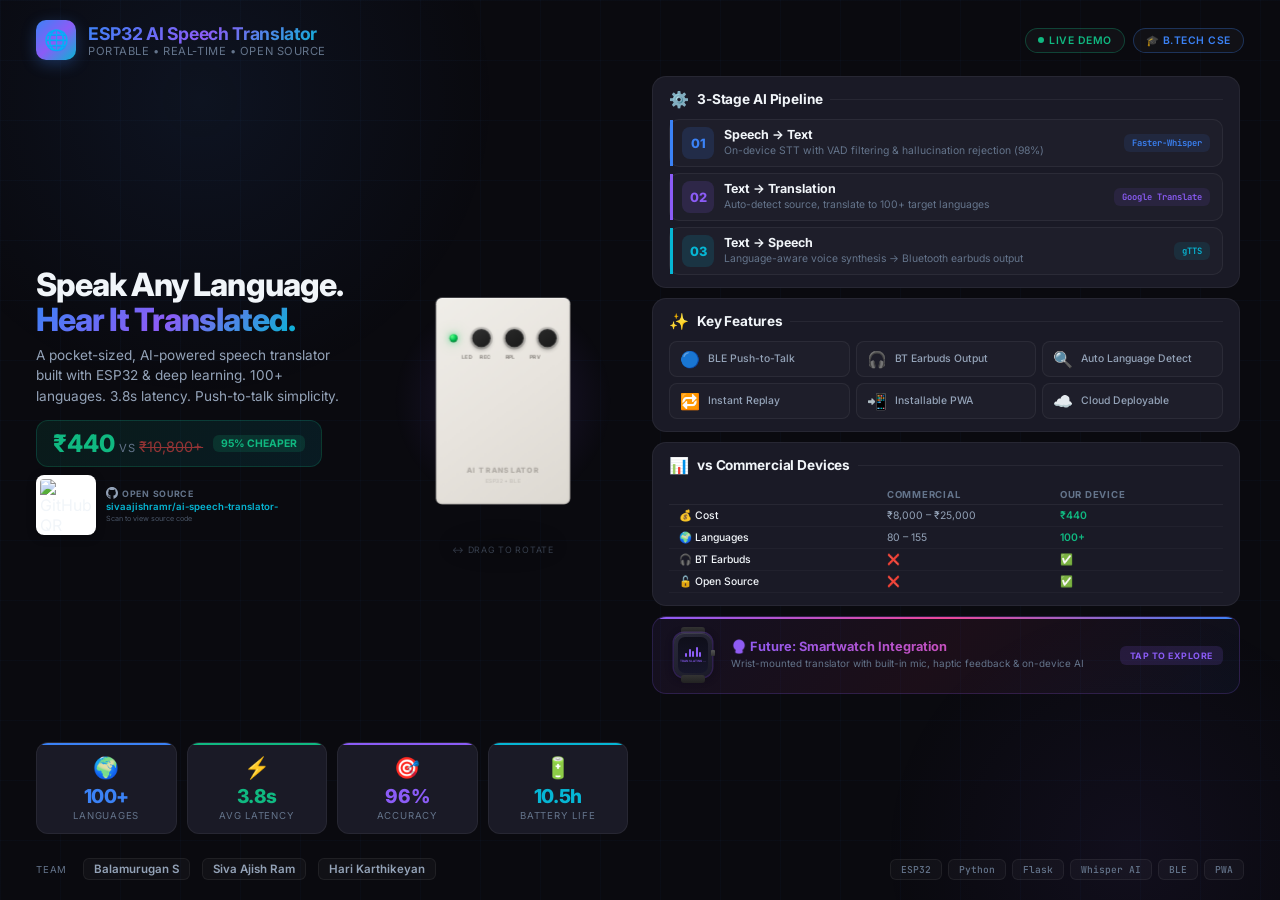
==== commit 708e5a5c: "fix: remove IEEE Paper badge from showcase" ====
--- a/showcase/index.html
+++ b/showcase/index.html
@@ -1471,7 +1471,6 @@
             <div class="top-badges">
                 <span class="badge badge-green"><span class="live-dot"></span> Live Demo</span>
                 <span class="badge badge-blue">🎓 B.Tech CSE</span>
-                <span class="badge badge-purple">📄 IEEE Paper</span>
             </div>
         </header>
 
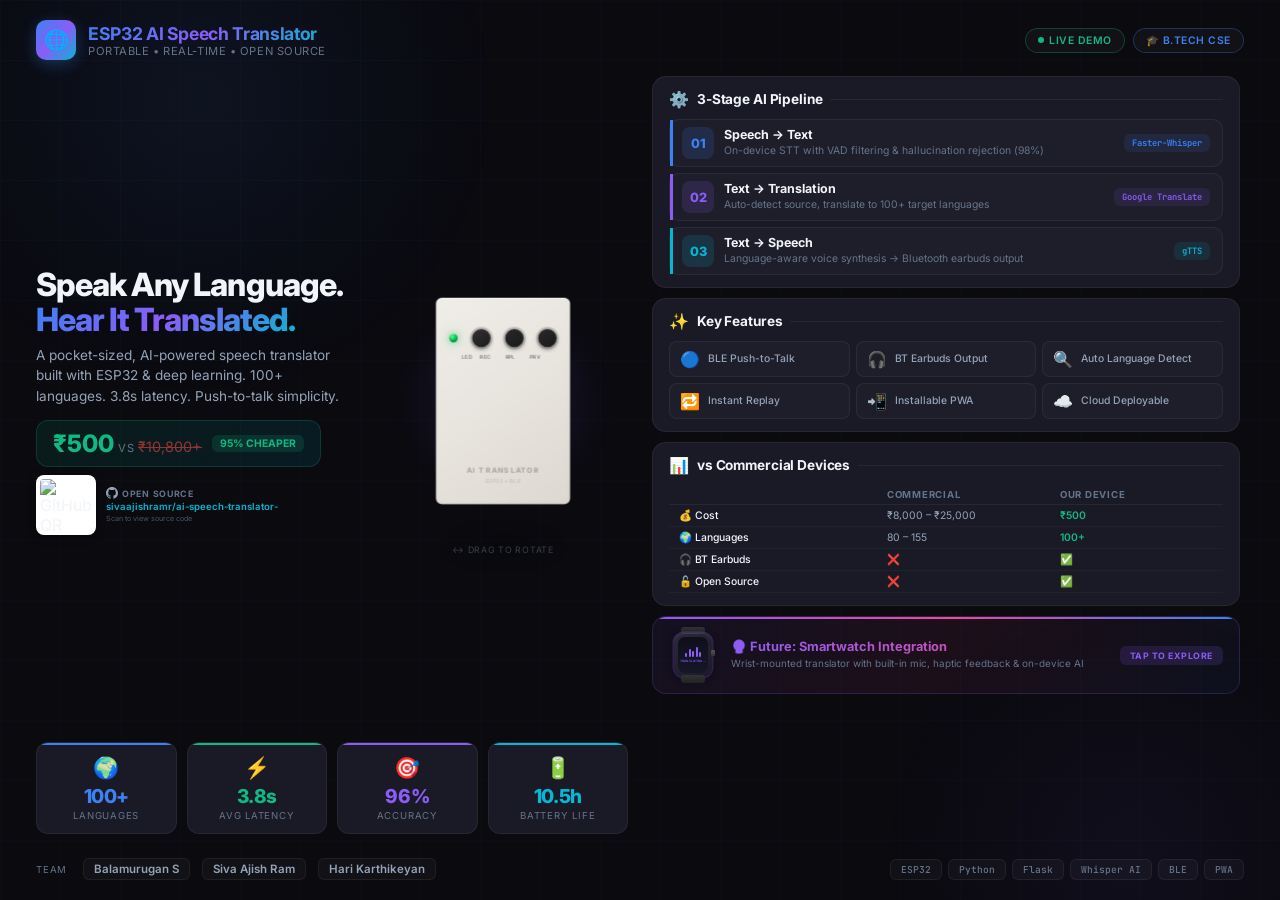
==== commit 028d00e8: "Update cost to Rs.500, add battery/power bank hardware, new A3 worksheet with teal theme" ====
--- a/showcase/index.html
+++ b/showcase/index.html
@@ -1451,6 +1451,66 @@
             color: var(--text-muted);
             opacity: 0.7;
         }
+
+        /* ═══════════════════════════════════════════
+           MOUSE GLOW & PARTICLE TRAIL
+           ═══════════════════════════════════════════ */
+        .mouse-glow {
+            position: fixed;
+            width: 280px;
+            height: 280px;
+            border-radius: 50%;
+            pointer-events: none;
+            z-index: 9999;
+            background: radial-gradient(
+                circle at center,
+                rgba(59, 130, 246, 0.12) 0%,
+                rgba(139, 92, 246, 0.08) 30%,
+                rgba(6, 182, 212, 0.04) 55%,
+                transparent 70%
+            );
+            transform: translate(-50%, -50%);
+            will-change: left, top;
+            mix-blend-mode: screen;
+            transition: opacity 0.4s ease;
+            opacity: 0;
+        }
+
+        .mouse-glow.active {
+            opacity: 1;
+        }
+
+        .mouse-glow-ring {
+            position: fixed;
+            width: 24px;
+            height: 24px;
+            border-radius: 50%;
+            pointer-events: none;
+            z-index: 10000;
+            border: 1.5px solid rgba(139, 92, 246, 0.35);
+            transform: translate(-50%, -50%);
+            will-change: left, top, transform;
+            transition: width 0.25s ease, height 0.25s ease, border-color 0.25s ease;
+            opacity: 0;
+        }
+
+        .mouse-glow-ring.active {
+            opacity: 1;
+        }
+
+        .mouse-glow-ring.hovering {
+            width: 40px;
+            height: 40px;
+            border-color: rgba(59, 130, 246, 0.5);
+        }
+
+        .mouse-particle {
+            position: fixed;
+            border-radius: 50%;
+            pointer-events: none;
+            z-index: 9998;
+            will-change: left, top, opacity, transform;
+        }
     </style>
 </head>
 <body>
@@ -1491,7 +1551,7 @@
                         </p>
                         <div class="hero-cost">
                             <div>
-                                <span class="price">₹440</span>
+                                <span class="price">₹500</span>
                                 <span class="vs">vs</span>
                                 <span class="old-price">₹10,800+</span>
                             </div>
@@ -1679,7 +1739,7 @@
 
                         <div class="comp-cell label-cell">💰 Cost</div>
                         <div class="comp-cell">₹8,000 – ₹25,000</div>
-                        <div class="comp-cell ours">₹440</div>
+                        <div class="comp-cell ours">₹500</div>
 
                         <div class="comp-cell label-cell">🌍 Languages</div>
                         <div class="comp-cell">80 – 155</div>
@@ -2179,6 +2239,143 @@
         closeBtn.addEventListener('click', closeInfo);
         backdrop.addEventListener('click', closeInfo);
         document.addEventListener('keydown', (e) => { if (e.key === 'Escape') closeInfo(); });
+
+        // ══════════════════════════════════════
+        //  MOUSE GLOW + PARTICLE TRAIL EFFECT
+        // ══════════════════════════════════════
+        (function initMouseEffect() {
+            // Create glow elements
+            const glow = document.createElement('div');
+            glow.className = 'mouse-glow';
+            document.body.appendChild(glow);
+
+            const ring = document.createElement('div');
+            ring.className = 'mouse-glow-ring';
+            document.body.appendChild(ring);
+
+            // Mouse position tracking with smooth interpolation
+            let mouseX = -200, mouseY = -200;
+            let glowX = -200, glowY = -200;
+            let ringX = -200, ringY = -200;
+            let isMouseOnPage = false;
+
+            // Particle pool
+            const particles = [];
+            const MAX_PARTICLES = 35;
+            let particleTimer = 0;
+            const PARTICLE_INTERVAL = 3; // spawn every N frames
+
+            // Color palette for particles
+            const PARTICLE_COLORS = [
+                'rgba(59, 130, 246, 0.6)',   // blue
+                'rgba(139, 92, 246, 0.6)',   // purple
+                'rgba(6, 182, 212, 0.5)',    // cyan
+                'rgba(236, 72, 153, 0.4)',   // pink
+                'rgba(16, 185, 129, 0.4)',   // green
+            ];
+
+            function createParticle(x, y) {
+                const el = document.createElement('div');
+                el.className = 'mouse-particle';
+                const size = Math.random() * 5 + 2;
+                const color = PARTICLE_COLORS[Math.floor(Math.random() * PARTICLE_COLORS.length)];
+                el.style.width = size + 'px';
+                el.style.height = size + 'px';
+                el.style.background = color;
+                el.style.boxShadow = `0 0 ${size * 2}px ${color}`;
+                document.body.appendChild(el);
+
+                return {
+                    el,
+                    x: x + (Math.random() - 0.5) * 16,
+                    y: y + (Math.random() - 0.5) * 16,
+                    vx: (Math.random() - 0.5) * 1.5,
+                    vy: (Math.random() - 0.5) * 1.5,
+                    life: 1,
+                    decay: Math.random() * 0.025 + 0.015,
+                    size
+                };
+            }
+
+            // Track mouse
+            document.addEventListener('mousemove', (e) => {
+                mouseX = e.clientX;
+                mouseY = e.clientY;
+                if (!isMouseOnPage) {
+                    isMouseOnPage = true;
+                    glow.classList.add('active');
+                    ring.classList.add('active');
+                    glowX = mouseX;
+                    glowY = mouseY;
+                    ringX = mouseX;
+                    ringY = mouseY;
+                }
+            });
+
+            document.addEventListener('mouseleave', () => {
+                isMouseOnPage = false;
+                glow.classList.remove('active');
+                ring.classList.remove('active');
+            });
+
+            // Detect hovering over interactive elements
+            document.addEventListener('mouseover', (e) => {
+                const target = e.target.closest('.stat-card, .pipeline-step, .feature-item, .future-card, .device-btn, .badge, .team-name, .tech-pill, a, button, [data-info]');
+                if (target) {
+                    ring.classList.add('hovering');
+                } else {
+                    ring.classList.remove('hovering');
+                }
+            });
+
+            // Animation loop
+            function animate() {
+                // Smooth glow follow (heavy lag for dreamy effect)
+                glowX += (mouseX - glowX) * 0.08;
+                glowY += (mouseY - glowY) * 0.08;
+                glow.style.left = glowX + 'px';
+                glow.style.top = glowY + 'px';
+
+                // Smooth ring follow (snappier)
+                ringX += (mouseX - ringX) * 0.18;
+                ringY += (mouseY - ringY) * 0.18;
+                ring.style.left = ringX + 'px';
+                ring.style.top = ringY + 'px';
+
+                // Spawn particles
+                if (isMouseOnPage) {
+                    particleTimer++;
+                    if (particleTimer >= PARTICLE_INTERVAL && particles.length < MAX_PARTICLES) {
+                        particleTimer = 0;
+                        particles.push(createParticle(mouseX, mouseY));
+                    }
+                }
+
+                // Update particles
+                for (let i = particles.length - 1; i >= 0; i--) {
+                    const p = particles[i];
+                    p.life -= p.decay;
+                    p.x += p.vx;
+                    p.y += p.vy;
+                    p.vx *= 0.97;
+                    p.vy *= 0.97;
+
+                    if (p.life <= 0) {
+                        p.el.remove();
+                        particles.splice(i, 1);
+                    } else {
+                        p.el.style.left = p.x + 'px';
+                        p.el.style.top = p.y + 'px';
+                        p.el.style.opacity = p.life;
+                        p.el.style.transform = `translate(-50%, -50%) scale(${p.life})`;
+                    }
+                }
+
+                requestAnimationFrame(animate);
+            }
+
+            animate();
+        })();
     })();
     </script>
 </body>
